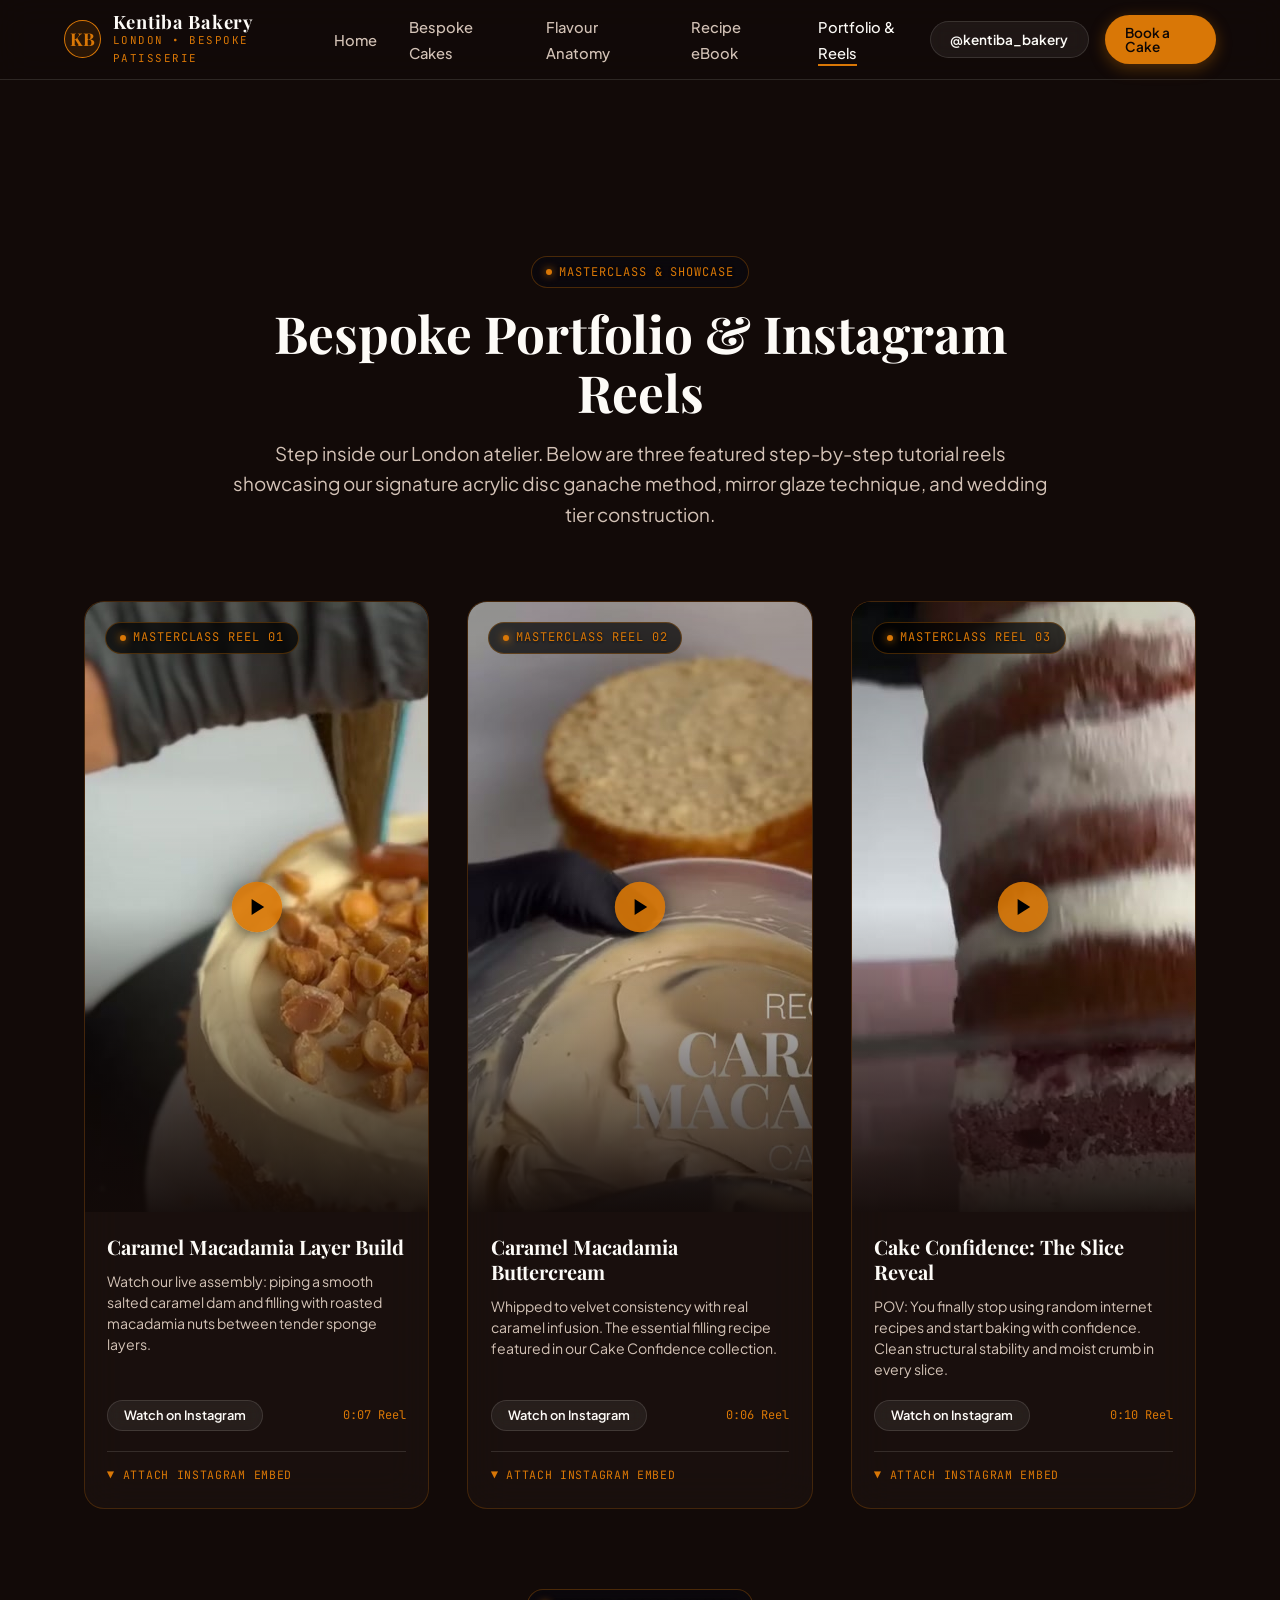
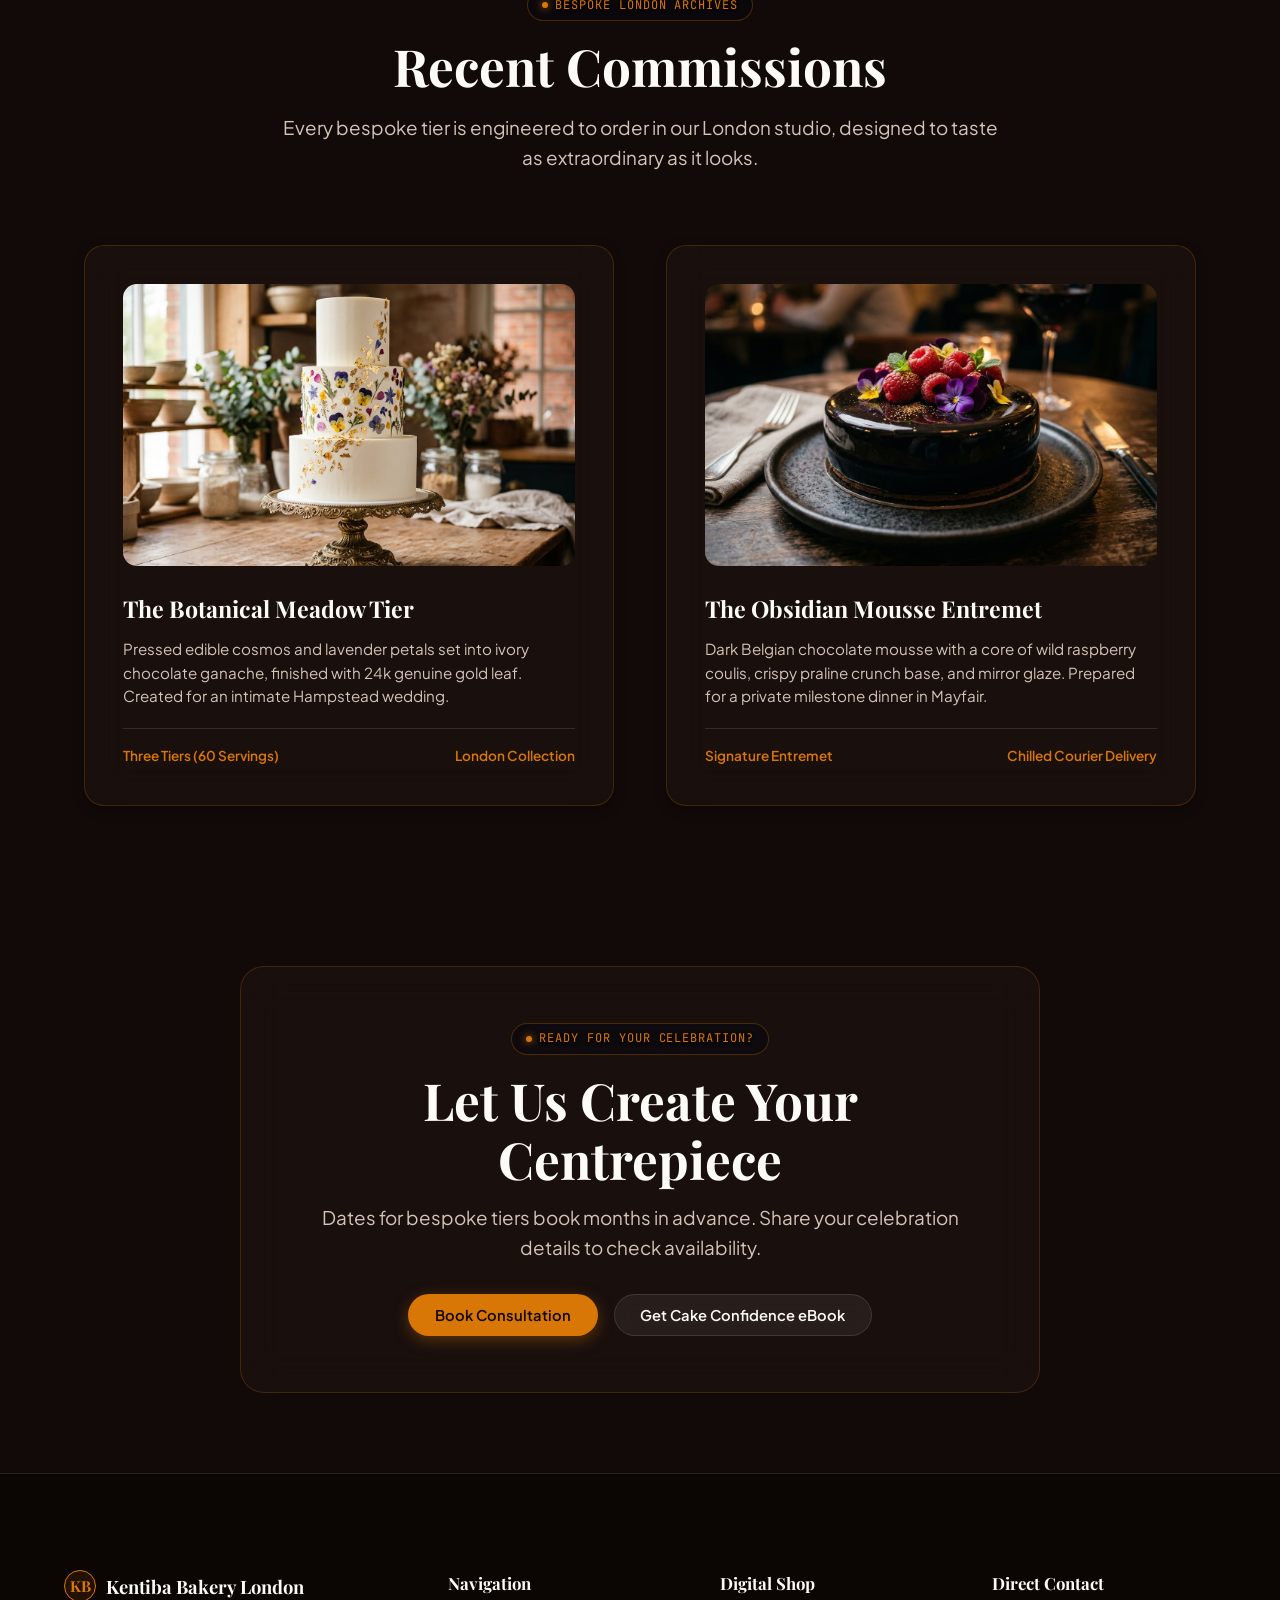
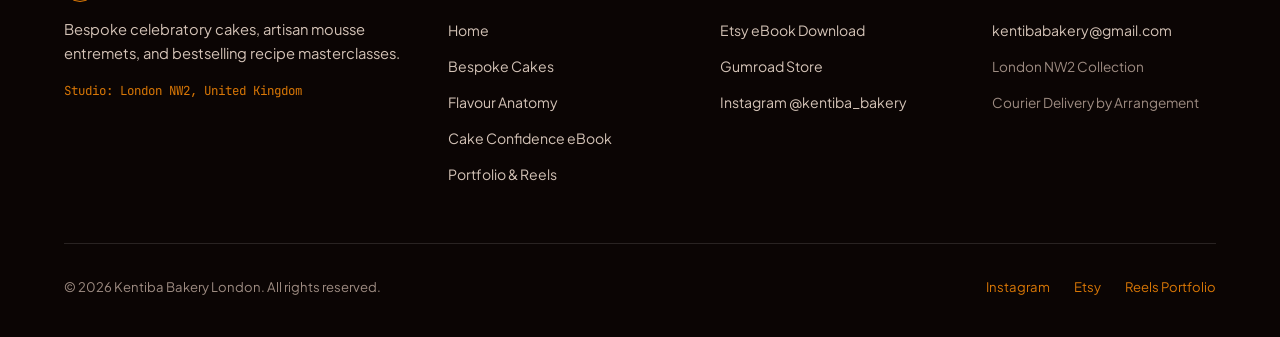
==== portfolio.html @ 06e622df "first commit" ====
<!DOCTYPE html>
<html lang="en">
<head>
  <meta charset="UTF-8">
  <meta name="viewport" content="width=device-width, initial-scale=1.0">
  <title>Bespoke Portfolio & Instagram Reels | Kentiba Bakery London</title>
  <meta name="description" content="Watch step-by-step masterclass reels, cake decorating techniques, and explore couture celebration cakes handcrafted by Kentiba Bakery London.">
  <meta name="theme-color" content="#120A08">

  <!-- Open Graph -->
  <meta property="og:title" content="Bespoke Portfolio & Reels | Kentiba Bakery London">
  <meta property="og:description" content="Explore custom wedding tiers, French mousse entremets, and three featured masterclass reels.">
  <!-- DEPLOY STEP: update og:image and og:url with live production URL -->
  <meta property="og:image" content="assets/hero-poster.jpg">
  <meta property="og:url" content="https://kentibabakery.com/portfolio.html">
  <meta property="og:type" content="website">

  <!-- Google Fonts -->
  <link rel="preconnect" href="https://fonts.googleapis.com">
  <link rel="preconnect" href="https://fonts.gstatic.com" crossorigin>
  <link href="https://fonts.googleapis.com/css2?family=JetBrains+Mono:wght@400;500&family=Playfair+Display:ital,wght@0,500;0,600;0,700;1,600&family=Plus+Jakarta+Sans:wght@400;500;600;700&display=swap" rel="stylesheet">

  <!-- Favicon -->
  <link rel="icon" type="image/svg+xml" href="data:image/svg+xml,%3Csvg xmlns='http://www.w3.org/2000/svg' viewBox='0 0 32 32'%3E%3Ccircle cx='16' cy='16' r='15' fill='%231D1310' stroke='%23D97706' stroke-width='2'/%3E%3Ctext x='16' y='21' font-family='serif' font-size='15' font-weight='bold' fill='%23D97706' text-anchor='middle'%3EKB%3C/text%3E%3C/svg%3E">

  <!-- Stylesheet -->
  <link rel="stylesheet" href="css/style.css">
</head>
<body>

  <!-- A11y Skip Link -->
  <a href="#portfolio-main" class="skip-link">Skip to portfolio content</a>

  <!-- Ambient Environment Glow -->
  <div class="ambient-layer" aria-hidden="true"></div>

  <!-- Global Header Navigation -->
  <header class="site-nav">
    <a href="index.html" class="nav-brand" aria-label="Kentiba Bakery London Homepage">
      <div class="brand-monogram">KB</div>
      <div class="brand-text">
        <span class="brand-name">Kentiba Bakery</span>
        <span class="brand-location">London • Bespoke Patisserie</span>
      </div>
    </a>

    <nav aria-label="Primary Navigation">
      <ul class="nav-links">
        <li><a href="index.html">Home</a></li>
        <li><a href="index.html#bespoke-cakes">Bespoke Cakes</a></li>
        <li><a href="index.html#flavour-explorer">Flavour Anatomy</a></li>
        <li><a href="index.html#recipe-ebook">Recipe eBook</a></li>
        <li><a href="portfolio.html" class="active">Portfolio & Reels</a></li>
      </ul>
    </nav>

    <div class="nav-actions">
      <a href="https://www.instagram.com/kentiba_bakery/" target="_blank" rel="noopener noreferrer" class="btn btn-secondary" style="padding: 0.65rem 1.2rem; font-size: 0.85rem;">@kentiba_bakery</a>
      <a href="index.html#order-consultation" class="btn btn-primary" style="padding: 0.65rem 1.2rem; font-size: 0.85rem;">Book a Cake</a>
    </div>
  </header>

  <!-- PORTFOLIO HERO INTRO -->
  <main id="portfolio-main" tabindex="-1" style="padding-top: calc(var(--header-height) + 3rem);">
    
    <section class="content-section" style="padding-bottom: 2rem;">
      <div class="section-header" style="max-width: 840px;">
        <div class="chip"><span class="chip-dot"></span> Masterclass & Showcase</div>
        <h1 class="section-title">Bespoke Portfolio & Instagram Reels</h1>
        <p class="section-lede">Step inside our London atelier. Below are three featured step-by-step tutorial reels showcasing our signature acrylic disc ganache method, mirror glaze technique, and wedding tier construction.</p>
      </div>

      <!-- THREE INTERACTIVE VERTICAL REEL CARDS (9:16) -->
      <div class="reels-grid-3">

        <!-- REEL CARD 1 -->
        <article class="reel-card" data-instagram-url="https://www.instagram.com/kentiba_bakery/">
          <div class="reel-player-container">
            <video class="reel-video" poster="assets/reel-poster-1.jpg" preload="metadata" playsinline loop muted>
              <source src="assets/instagram-reel-1.mp4" type="video/mp4">
            </video>
            <div class="reel-overlay">
              <div class="reel-badge chip" style="background: rgba(0,0,0,0.7);"><span class="chip-dot"></span> Masterclass Reel 01</div>
              <button class="reel-play-btn" type="button" aria-label="Play Reel 1">
                <svg width="24" height="24" viewBox="0 0 24 24" fill="currentColor"><polygon points="6 3 20 12 6 21 6 3"></polygon></svg>
              </button>
            </div>
          </div>

          <div class="reel-details">
            <h2 class="reel-title">Caramel Macadamia Layer Build</h2>
            <p class="reel-desc">Watch our live assembly: piping a smooth salted caramel dam and filling with roasted macadamia nuts between tender sponge layers.</p>
            
            <div style="display: flex; justify-content: space-between; align-items: center; margin-top: auto; padding-top: 0.5rem;">
              <a href="https://www.instagram.com/kentiba_bakery/" target="_blank" rel="noopener noreferrer" class="btn btn-secondary" style="padding: 0.5rem 1rem; font-size: 0.8rem;">Watch on Instagram</a>
              <span style="font-family: var(--font-mono); font-size: 0.75rem; color: var(--accent);">0:07 Reel</span>
            </div>

            <!-- Expandable Embed Slot -->
            <div class="reel-embed-slot">
              <button class="embed-toggle-btn" type="button" aria-expanded="false">
                ▼ Attach Instagram Embed
              </button>
              <div class="embed-code-panel">
                <p style="color: var(--text-muted); margin-bottom: 0.5rem;">Paste Instagram Reel embed code or iframe below:</p>
                <textarea class="embed-input form-textarea" style="min-height: 70px; font-size: 0.75rem; font-family: monospace;" placeholder="<blockquote class='instagram-media' ...></blockquote>"></textarea>
                <button class="btn btn-primary btn-apply-embed" type="button" style="margin-top: 0.5rem; padding: 0.4rem 0.9rem; font-size: 0.75rem;">Apply Embed</button>
              </div>
            </div>
          </div>
        </article>

        <!-- REEL CARD 2 -->
        <article class="reel-card" data-instagram-url="https://www.instagram.com/kentiba_bakery/">
          <div class="reel-player-container">
            <video class="reel-video" poster="assets/reel-poster-2.jpg" preload="metadata" playsinline loop muted>
              <source src="assets/instagram-reel-2.mp4" type="video/mp4">
            </video>
            <div class="reel-overlay">
              <div class="reel-badge chip" style="background: rgba(0,0,0,0.7);"><span class="chip-dot"></span> Masterclass Reel 02</div>
              <button class="reel-play-btn" type="button" aria-label="Play Reel 2">
                <svg width="24" height="24" viewBox="0 0 24 24" fill="currentColor"><polygon points="6 3 20 12 6 21 6 3"></polygon></svg>
              </button>
            </div>
          </div>

          <div class="reel-details">
            <h2 class="reel-title">Caramel Macadamia Buttercream</h2>
            <p class="reel-desc">Whipped to velvet consistency with real caramel infusion. The essential filling recipe featured in our Cake Confidence collection.</p>
            
            <div style="display: flex; justify-content: space-between; align-items: center; margin-top: auto; padding-top: 0.5rem;">
              <a href="https://www.instagram.com/kentiba_bakery/" target="_blank" rel="noopener noreferrer" class="btn btn-secondary" style="padding: 0.5rem 1rem; font-size: 0.8rem;">Watch on Instagram</a>
              <span style="font-family: var(--font-mono); font-size: 0.75rem; color: var(--accent);">0:06 Reel</span>
            </div>

            <!-- Expandable Embed Slot -->
            <div class="reel-embed-slot">
              <button class="embed-toggle-btn" type="button" aria-expanded="false">
                ▼ Attach Instagram Embed
              </button>
              <div class="embed-code-panel">
                <p style="color: var(--text-muted); margin-bottom: 0.5rem;">Paste Instagram Reel embed code or iframe below:</p>
                <textarea class="embed-input form-textarea" style="min-height: 70px; font-size: 0.75rem; font-family: monospace;" placeholder="<blockquote class='instagram-media' ...></blockquote>"></textarea>
                <button class="btn btn-primary btn-apply-embed" type="button" style="margin-top: 0.5rem; padding: 0.4rem 0.9rem; font-size: 0.75rem;">Apply Embed</button>
              </div>
            </div>
          </div>
        </article>

        <!-- REEL CARD 3 -->
        <article class="reel-card" data-instagram-url="https://www.instagram.com/kentiba_bakery/">
          <div class="reel-player-container">
            <video class="reel-video" poster="assets/reel-poster-3.jpg" preload="metadata" playsinline loop muted>
              <source src="assets/instagram-reel-3.mp4" type="video/mp4">
            </video>
            <div class="reel-overlay">
              <div class="reel-badge chip" style="background: rgba(0,0,0,0.7);"><span class="chip-dot"></span> Masterclass Reel 03</div>
              <button class="reel-play-btn" type="button" aria-label="Play Reel 3">
                <svg width="24" height="24" viewBox="0 0 24 24" fill="currentColor"><polygon points="6 3 20 12 6 21 6 3"></polygon></svg>
              </button>
            </div>
          </div>

          <div class="reel-details">
            <h2 class="reel-title">Cake Confidence: The Slice Reveal</h2>
            <p class="reel-desc">POV: You finally stop using random internet recipes and start baking with confidence. Clean structural stability and moist crumb in every slice.</p>
            
            <div style="display: flex; justify-content: space-between; align-items: center; margin-top: auto; padding-top: 0.5rem;">
              <a href="https://www.instagram.com/kentiba_bakery/" target="_blank" rel="noopener noreferrer" class="btn btn-secondary" style="padding: 0.5rem 1rem; font-size: 0.8rem;">Watch on Instagram</a>
              <span style="font-family: var(--font-mono); font-size: 0.75rem; color: var(--accent);">0:10 Reel</span>
            </div>

            <!-- Expandable Embed Slot -->
            <div class="reel-embed-slot">
              <button class="embed-toggle-btn" type="button" aria-expanded="false">
                ▼ Attach Instagram Embed
              </button>
              <div class="embed-code-panel">
                <p style="color: var(--text-muted); margin-bottom: 0.5rem;">Paste Instagram Reel embed code or iframe below:</p>
                <textarea class="embed-input form-textarea" style="min-height: 70px; font-size: 0.75rem; font-family: monospace;" placeholder="<blockquote class='instagram-media' ...></blockquote>"></textarea>
                <button class="btn btn-primary btn-apply-embed" type="button" style="margin-top: 0.5rem; padding: 0.4rem 0.9rem; font-size: 0.75rem;">Apply Embed</button>
              </div>
            </div>
          </div>
        </article>

      </div>
    </section>

    <!-- CURATED GALLERY SECTION -->
    <section class="content-section" style="padding-top: 3rem;">
      <div class="section-header">
        <div class="chip"><span class="chip-dot"></span> Bespoke London Archives</div>
        <h2 class="section-title">Recent Commissions</h2>
        <p class="section-lede">Every bespoke tier is engineered to order in our London studio, designed to taste as extraordinary as it looks.</p>
      </div>

      <div class="grid-2">
        <div class="glass-card">
          <div class="card-image-wrap" style="aspect-ratio: 16 / 10;">
            <img src="assets/cake-bespoke.jpg" alt="Botanical wedding cake with gold leaf" loading="lazy" width="800" height="500">
          </div>
          <h3 class="card-title">The Botanical Meadow Tier</h3>
          <p class="card-text">Pressed edible cosmos and lavender petals set into ivory chocolate ganache, finished with 24k genuine gold leaf. Created for an intimate Hampstead wedding.</p>
          <div class="card-meta">
            <span>Three Tiers (60 Servings)</span>
            <span>London Collection</span>
          </div>
        </div>

        <div class="glass-card">
          <div class="card-image-wrap" style="aspect-ratio: 16 / 10;">
            <img src="assets/cake-mousse.jpg" alt="Mirror glaze chocolate entremet" loading="lazy" width="800" height="500">
          </div>
          <h3 class="card-title">The Obsidian Mousse Entremet</h3>
          <p class="card-text">Dark Belgian chocolate mousse with a core of wild raspberry coulis, crispy praline crunch base, and mirror glaze. Prepared for a private milestone dinner in Mayfair.</p>
          <div class="card-meta">
            <span>Signature Entremet</span>
            <span>Chilled Courier Delivery</span>
          </div>
        </div>
      </div>
    </section>

    <!-- CALL TO ACTION BANNER -->
    <section class="content-section" style="padding-top: 2rem; padding-bottom: 5rem;">
      <div class="order-box" style="text-align: center; max-width: 800px; margin: 0 auto;">
        <div class="chip"><span class="chip-dot"></span> Ready For Your Celebration?</div>
        <h2 class="section-title" style="margin-top: 1rem;">Let Us Create Your Centrepiece</h2>
        <p class="section-lede" style="margin-top: 0.8rem; max-width: 58ch; margin-left: auto; margin-right: auto;">Dates for bespoke tiers book months in advance. Share your celebration details to check availability.</p>
        <div style="display: flex; justify-content: center; gap: 1rem; margin-top: 2rem; flex-wrap: wrap;">
          <a href="index.html#order-consultation" class="btn btn-primary">Book Consultation</a>
          <a href="https://kentibabakery.etsy.com" target="_blank" rel="noopener noreferrer" class="btn btn-secondary">Get Cake Confidence eBook</a>
        </div>
      </div>
    </section>

  </main>

  <!-- FOOTER -->
  <footer class="site-footer">
    <div class="footer-inner">
      <div class="footer-brand">
        <div style="display: flex; align-items: center; gap: 0.6rem;">
          <div class="brand-monogram" style="width: 32px; height: 32px; font-size: 0.95rem;">KB</div>
          <span style="font-family: var(--font-display); font-size: 1.15rem; font-weight: 700;">Kentiba Bakery London</span>
        </div>
        <p class="footer-tagline">Bespoke celebratory cakes, artisan mousse entremets, and bestselling recipe masterclasses.</p>
        <div style="font-family: var(--font-mono); font-size: 0.78rem; color: var(--accent);">Studio: London NW2, United Kingdom</div>
      </div>

      <div class="footer-col">
        <h4>Navigation</h4>
        <ul>
          <li><a href="index.html">Home</a></li>
          <li><a href="index.html#bespoke-cakes">Bespoke Cakes</a></li>
          <li><a href="index.html#flavour-explorer">Flavour Anatomy</a></li>
          <li><a href="index.html#recipe-ebook">Cake Confidence eBook</a></li>
          <li><a href="portfolio.html">Portfolio & Reels</a></li>
        </ul>
      </div>

      <div class="footer-col">
        <h4>Digital Shop</h4>
        <ul>
          <li><a href="https://kentibabakery.etsy.com" target="_blank" rel="noopener noreferrer">Etsy eBook Download</a></li>
          <li><a href="https://kentibabakery.gumroad.com" target="_blank" rel="noopener noreferrer">Gumroad Store</a></li>
          <li><a href="https://www.instagram.com/kentiba_bakery/" target="_blank" rel="noopener noreferrer">Instagram @kentiba_bakery</a></li>
        </ul>
      </div>

      <div class="footer-col">
        <h4>Direct Contact</h4>
        <ul>
          <li><a href="mailto:kentibabakery@gmail.com">kentibabakery@gmail.com</a></li>
          <li><span style="font-size: 0.85rem; color: var(--text-muted);">London NW2 Collection</span></li>
          <li><span style="font-size: 0.85rem; color: var(--text-muted);">Courier Delivery by Arrangement</span></li>
        </ul>
      </div>
    </div>

    <div class="footer-bottom">
      <div>&copy; 2026 Kentiba Bakery London. All rights reserved.</div>
      <div style="display: flex; gap: 1.5rem;">
        <a href="https://www.instagram.com/kentiba_bakery/" target="_blank" rel="noopener noreferrer" style="color: var(--accent); text-decoration: none;">Instagram</a>
        <a href="https://kentibabakery.etsy.com" target="_blank" rel="noopener noreferrer" style="color: var(--accent); text-decoration: none;">Etsy</a>
        <a href="portfolio.html" style="color: var(--accent); text-decoration: none;">Reels Portfolio</a>
      </div>
    </div>
  </footer>

  <!-- Scripts -->
  <script src="js/portfolio.js"></script>
</body>
</html>
---- css/style.css ----
/* ==========================================================================
   KENTIBA BAKERY LONDON - DESIGN SYSTEM & MOTION ENGINE
   Built with 10K Websites Engineering Standard + UI/UX Pro Max Intelligence
   ========================================================================== */

/* 1. Design Tokens */
:root {
  /* Palette: Haute Pâtisserie Luxury */
  --canvas: #120A08;
  --canvas-rgb: 18, 10, 8;
  --panel: #1D1310;
  --panel-glass: rgba(29, 19, 16, 0.72);
  --panel-border: rgba(217, 119, 6, 0.22);
  --panel-hover: rgba(42, 27, 23, 0.85);

  --accent: #D97706;
  --accent-rgb: 217, 119, 6;
  --accent-hover: #F59E0B;
  --accent-muted: rgba(217, 119, 6, 0.18);
  --accent-glow: rgba(217, 119, 6, 0.35);

  --text-primary: #FDFBF7;
  --text-secondary: #D4C3B7;
  --text-muted: #9E8C82;

  --border: rgba(217, 119, 6, 0.22);
  --border-light: rgba(253, 251, 247, 0.12);

  /* Typography Trio */
  --font-display: 'Playfair Display', Georgia, serif;
  --font-body: 'Plus Jakarta Sans', system-ui, -apple-system, sans-serif;
  --font-mono: 'JetBrains Mono', ui-monospace, monospace;

  /* Text Shadow Token for Live Footage */
  --tshadow: 0 1px 2px rgba(5, 5, 10, 0.95), 0 3px 12px rgba(5, 5, 10, 0.78), 0 10px 44px rgba(5, 5, 10, 0.8);

  /* Easing Curves */
  --ease-out: cubic-bezier(0.16, 1, 0.3, 1);
  --ease-in-out: cubic-bezier(0.65, 0, 0.35, 1);
  --ease-spring: cubic-bezier(0.34, 1.56, 0.64, 1);

  /* Elevation */
  --shadow-sm: 0 4px 12px rgba(0, 0, 0, 0.35);
  --shadow-md: 0 12px 32px rgba(0, 0, 0, 0.45);
  --shadow-lg: 0 24px 64px rgba(0, 0, 0, 0.6);
  --shadow-gold: 0 12px 36px rgba(217, 119, 6, 0.25);

  /* Sizing & Layout */
  --container-max: 1240px;
  --header-height: 80px;
}

/* 2. Reset & Baseline */
*,
*::before,
*::after {
  box-sizing: border-box;
  margin: 0;
  padding: 0;
}

html {
  overflow-x: hidden;
  overflow-x: clip;
  scroll-behavior: smooth;
  background-color: var(--canvas);
  color: var(--text-primary);
  font-family: var(--font-body);
  -webkit-font-smoothing: antialiased;
  -moz-osx-font-smoothing: grayscale;
}

body {
  overflow-x: hidden;
  overflow-x: clip;
  min-height: 100vh;
  background-color: var(--canvas);
  color: var(--text-primary);
  line-height: 1.6;
  position: relative;
}

/* Tab Pause Guard */
body.paused *,
body.paused *::before,
body.paused *::after {
  animation-play-state: paused !important;
}

/* Skip Link for A11y */
.skip-link {
  position: fixed;
  top: 1rem;
  left: 1rem;
  z-index: 9999;
  padding: 0.75rem 1.25rem;
  background: var(--accent);
  color: #000;
  font-weight: 700;
  border-radius: 6px;
  transform: translateY(-200%);
  transition: transform 0.2s var(--ease-out);
  text-decoration: none;
}

.skip-link:focus {
  transform: translateY(0);
  outline: 2px solid #fff;
}

/* 3. Ambient Environment Layer */
.ambient-layer {
  position: fixed;
  inset: 0;
  pointer-events: none;
  z-index: 1;
  background: radial-gradient(circle at 50% 20%, rgba(217, 119, 6, 0.08) 0%, transparent 60%),
    radial-gradient(circle at 80% 80%, rgba(180, 83, 9, 0.05) 0%, transparent 50%);
  opacity: 0.8;
  animation: ambientDrift 60s ease-in-out infinite alternate;
}

@keyframes ambientDrift {
  0% {
    transform: scale(1) translate(0, 0);
  }

  50% {
    transform: scale(1.05) translate(-1%, 2%);
  }

  100% {
    transform: scale(1) translate(1%, -1%);
  }
}

/* 4. Global Navigation */
.site-nav {
  position: fixed;
  top: 0;
  left: 0;
  right: 0;
  height: var(--header-height);
  z-index: 100;
  display: flex;
  align-items: center;
  justify-content: space-between;
  padding: 0 clamp(1.5rem, 5vw, 4rem);
  background: rgba(18, 10, 8, 0.75);
  backdrop-filter: blur(16px);
  -webkit-backdrop-filter: blur(16px);
  border-bottom: 1px solid var(--border-light);
  transition: background 0.3s ease, border-color 0.3s ease;
}

.nav-brand {
  display: flex;
  align-items: center;
  gap: 0.75rem;
  text-decoration: none;
  color: var(--text-primary);
}

.brand-monogram {
  width: 38px;
  height: 38px;
  border-radius: 50%;
  border: 1px solid var(--accent);
  background: rgba(217, 119, 6, 0.12);
  display: flex;
  align-items: center;
  justify-content: center;
  font-family: var(--font-display);
  font-size: 1.1rem;
  color: var(--accent);
  font-weight: 700;
  transition: transform 0.3s var(--ease-spring), box-shadow 0.3s ease;
}

.nav-brand:hover .brand-monogram {
  transform: rotate(6deg) scale(1.08);
  box-shadow: var(--shadow-gold);
}

.brand-text {
  display: flex;
  flex-direction: column;
}

.brand-name {
  font-family: var(--font-display);
  font-size: 1.15rem;
  font-weight: 700;
  letter-spacing: 0.04em;
  color: var(--text-primary);
  line-height: 1.1;
}

.brand-location {
  font-family: var(--font-mono);
  font-size: 0.68rem;
  text-transform: uppercase;
  letter-spacing: 0.14em;
  color: var(--accent);
}

.nav-links {
  display: flex;
  align-items: center;
  gap: 2rem;
  list-style: none;
}

.nav-links a {
  text-decoration: none;
  color: var(--text-secondary);
  font-size: 0.92rem;
  font-weight: 500;
  transition: color 0.2s ease;
  position: relative;
  padding: 0.25rem 0;
}

.nav-links a::after {
  content: '';
  position: absolute;
  bottom: 0;
  left: 0;
  width: 0;
  height: 1.5px;
  background: var(--accent);
  transition: width 0.25s var(--ease-out);
}

.nav-links a:hover,
.nav-links a.active {
  color: var(--text-primary);
}

.nav-links a:hover::after,
.nav-links a.active::after {
  width: 100%;
}

.nav-actions {
  display: flex;
  align-items: center;
  gap: 1rem;
}

/* 5. Reusable UI Components & Buttons */
.btn {
  display: inline-flex;
  align-items: center;
  justify-content: center;
  gap: 0.6rem;
  padding: 0.8rem 1.6rem;
  border-radius: 9999px;
  font-size: 0.92rem;
  font-weight: 600;
  text-decoration: none;
  cursor: pointer;
  border: 1px solid transparent;
  transition: all 0.25s var(--ease-out);
  text-shadow: none !important;
  line-height: 1;
  position: relative;
}

.btn-primary {
  background: var(--accent);
  color: #0E0705;
  box-shadow: 0 4px 16px rgba(217, 119, 6, 0.35);
}

.btn-primary:hover {
  background: var(--accent-hover);
  transform: translateY(-2px);
  box-shadow: 0 6px 24px rgba(217, 119, 6, 0.45);
}

.btn-secondary {
  background: rgba(253, 251, 247, 0.06);
  color: var(--text-primary);
  border-color: var(--border-light);
  backdrop-filter: blur(8px);
}

.btn-secondary:hover {
  background: rgba(253, 251, 247, 0.12);
  border-color: var(--accent);
  color: #fff;
  transform: translateY(-2px);
}

.btn:focus-visible {
  outline: 2px solid var(--accent);
  outline-offset: 3px;
}

.chip {
  display: inline-flex;
  align-items: center;
  gap: 0.45rem;
  padding: 0.35rem 0.85rem;
  background: rgba(8, 8, 15, 0.6);
  border: 1px solid rgba(217, 119, 6, 0.3);
  border-radius: 999px;
  backdrop-filter: blur(12px);
  font-family: var(--font-mono);
  font-size: 0.75rem;
  letter-spacing: 0.08em;
  text-transform: uppercase;
  color: var(--accent);
  text-shadow: 0 1px 3px rgba(0, 0, 0, 0.85);
}

.chip-dot {
  width: 6px;
  height: 6px;
  border-radius: 50%;
  background: var(--accent);
  box-shadow: 0 0 8px var(--accent);
}

/* ==========================================================================
   6. 10K SCRUB HERO PIPELINE
   ========================================================================== */
.hero-scroll-container {
  position: relative;
  height: 400vh;
  /* Paced in scroll distance */
  z-index: 10;
}

.hero-sticky-stage {
  position: sticky;
  top: 0;
  left: 0;
  width: 100vw;
  height: 100vh;
  overflow: hidden;
  display: flex;
  align-items: center;
  justify-content: center;
}

/* Decorative Video Layer - Out of A11y Tree */
.hero-media-layer {
  position: absolute;
  inset: 0;
  width: 100%;
  height: 100%;
  pointer-events: none;
}

.poster-fallback {
  position: absolute;
  inset: 0;
  background-size: cover;
  background-position: center;
  background-repeat: no-repeat;
  transition: opacity 0.6s var(--ease-out);
}

#hero-video {
  position: absolute;
  inset: 0;
  width: 100%;
  height: 100%;
  object-fit: cover;
  opacity: 0;
  transform: translateZ(0);
  will-change: transform;
  transition: opacity 0.8s var(--ease-out);
}

.hero-sticky-stage.video-ready #hero-video {
  opacity: 1;
}

.hero-sticky-stage.video-failed #hero-video {
  display: none;
}

/* 4-Layer Legibility Scrim System */
.scrim-global {
  position: absolute;
  inset: 0;
  pointer-events: none;
  background: radial-gradient(ellipse 120% 90% at 50% 45%, rgba(18, 10, 8, 0) 35%, rgba(18, 10, 8, 0.68) 100%);
  z-index: 2;
}

/* Streaming Progress Ring */
.stream-ring-box {
  position: absolute;
  bottom: 2.5rem;
  right: 2.5rem;
  z-index: 20;
  display: flex;
  align-items: center;
  gap: 0.75rem;
  padding: 0.5rem 0.9rem;
  background: rgba(18, 10, 8, 0.7);
  border: 1px solid var(--border);
  border-radius: 999px;
  backdrop-filter: blur(12px);
  pointer-events: none;
  transition: opacity 0.4s ease;
}

.stream-ring-box.loaded {
  opacity: 0;
  pointer-events: none;
}

.ring-svg {
  width: 24px;
  height: 24px;
  transform: rotate(-90deg);
}

.ring-svg circle {
  transition: stroke-dashoffset 0.15s ease;
}

.ring-label {
  font-family: var(--font-mono);
  font-size: 0.72rem;
  color: var(--text-secondary);
  letter-spacing: 0.05em;
}

/* Scroll Cue Chevron */
.scroll-cue {
  position: absolute;
  bottom: 2.5rem;
  left: 50%;
  transform: translateX(-50%);
  z-index: 20;
  display: flex;
  flex-direction: column;
  align-items: center;
  gap: 0.4rem;
  color: var(--text-secondary);
  font-family: var(--font-mono);
  font-size: 0.75rem;
  letter-spacing: 0.12em;
  text-transform: uppercase;
  pointer-events: none;
  animation: bounceSlow 2.5s ease-in-out infinite;
}

@keyframes bounceSlow {

  0%,
  100% {
    transform: translateX(-50%) translateY(0);
  }

  50% {
    transform: translateX(-50%) translateY(8px);
  }
}

/* Caption Bands Stage */
.hero-captions-stage {
  position: absolute;
  inset: 0;
  z-index: 10;
  pointer-events: none;
  max-width: var(--container-max);
  margin: 0 auto;
  padding: 0 2rem;
  display: flex;
  align-items: center;
  justify-content: center;
}

/* Individual Caption Band */
.band {
  position: absolute;
  width: 100%;
  max-width: 680px;
  opacity: 0;
  pointer-events: none;
  text-shadow: var(--tshadow);
  transition: opacity 0.2s linear;
}

.band.active {
  pointer-events: auto;
}

/* Per-Band Scrim Layer */
.band::before {
  content: "";
  position: absolute;
  inset: -20%;
  pointer-events: none;
  z-index: -1;
  opacity: calc(0.3 + 0.7 * var(--k, 1));
  background: radial-gradient(ellipse 76% 64% at 50% 50%, rgba(18, 10, 8, 0.78) 0%, rgba(18, 10, 8, 0.45) 48%, rgba(18, 10, 8, 0) 78%);
}

.band-content {
  display: flex;
  flex-direction: column;
  gap: 1.25rem;
}

.band-left {
  left: 4rem;
  text-align: left;
}

.band-right {
  right: 4rem;
  text-align: right;
  align-items: flex-end;
}

.band-center {
  text-align: center;
  align-items: center;
}

.band-title {
  font-family: var(--font-display);
  font-size: clamp(2.4rem, 5vw, 4.2rem);
  font-weight: 700;
  line-height: 1.1;
  color: #FFFFFF;
}

.band-subtitle {
  font-size: clamp(1.05rem, 2vw, 1.35rem);
  color: var(--text-secondary);
  max-width: 54ch;
  line-height: 1.5;
}

.band-cta-row {
  display: flex;
  gap: 1rem;
  margin-top: 0.5rem;
}

/* Word & Character Assembly choreographies */
.w {
  display: inline-block;
  white-space: nowrap;
  transform: translateY(calc((1 - var(--kc, 1)) * 24px));
  opacity: var(--kc, 1);
}

/* ==========================================================================
   7. THE FIVE STATIC-HERO GATES (Identical in CSS & JS)
   ========================================================================== */
@media (max-width: 720px),
(orientation: portrait) and (max-width: 1024px),
(orientation: portrait) and (pointer: coarse),
(orientation: landscape) and (pointer: coarse) and (max-height: 560px),
(prefers-reduced-motion: reduce) {

  .hero-scroll-container {
    height: auto !important;
  }

  .hero-sticky-stage {
    position: relative !important;
    height: 90vh !important;
    min-height: 580px;
  }

  #hero-video {
    display: none !important;
  }

  .poster-fallback {
    opacity: 1 !important;
  }

  .stream-ring-box,
  .scroll-cue {
    display: none !important;
  }

  /* Show composed static hero (Band 4) */
  .band {
    display: none !important;
  }

  .band.static-default {
    display: block !important;
    position: relative !important;
    inset: auto !important;
    opacity: 1 !important;
    pointer-events: auto !important;
    max-width: 90% !important;
    margin: 0 auto;
    text-align: center !important;
    align-items: center !important;
  }

  .band.static-default::before {
    opacity: 0.8 !important;
  }
}

/* ==========================================================================
   8. MAIN CONTENT SECTIONS (Below the Fold)
   ========================================================================== */
main {
  position: relative;
  z-index: 20;
  background-color: var(--canvas);
}

.content-section {
  padding: clamp(5rem, 10vw, 8rem) clamp(1.5rem, 5vw, 4rem);
  max-width: var(--container-max);
  margin: 0 auto;
}

.section-header {
  text-align: center;
  max-width: 720px;
  margin: 0 auto clamp(3rem, 6vw, 4.5rem);
  display: flex;
  flex-direction: column;
  align-items: center;
  gap: 1rem;
}

.section-title {
  font-family: var(--font-display);
  font-size: clamp(2rem, 4vw, 3.2rem);
  font-weight: 700;
  line-height: 1.15;
  color: var(--text-primary);
}

.section-lede {
  font-size: clamp(1rem, 1.5vw, 1.18rem);
  color: var(--text-secondary);
  line-height: 1.6;
}

/* Grid Systems */
.grid-2 {
  display: grid;
  grid-template-columns: repeat(2, 1fr);
  gap: clamp(2rem, 4vw, 3.5rem);
  align-items: center;
}

.grid-3 {
  display: grid;
  grid-template-columns: repeat(3, 1fr);
  gap: 2rem;
}

/* Liquid Glass Cards */
.glass-card {
  background: var(--panel-glass);
  border: 1px solid var(--panel-border);
  border-radius: 20px;
  padding: clamp(1.75rem, 3vw, 2.5rem);
  backdrop-filter: blur(20px);
  -webkit-backdrop-filter: blur(20px);
  box-shadow: var(--shadow-sm);
  transition: transform 0.3s var(--ease-out), border-color 0.3s ease, box-shadow 0.3s ease;
  position: relative;
  overflow: hidden;
}

.glass-card:hover {
  transform: translateY(-4px);
  border-color: var(--accent);
  box-shadow: var(--shadow-gold);
}

.card-image-wrap {
  width: 100%;
  border-radius: 14px;
  overflow: hidden;
  margin-bottom: 1.5rem;
  aspect-ratio: 4 / 3;
  position: relative;
  background: #180D0A;
}

.card-image-wrap img {
  width: 100%;
  height: 100%;
  object-fit: cover;
  transition: transform 0.6s var(--ease-out);
}

.glass-card:hover .card-image-wrap img {
  transform: scale(1.05);
}

.card-title {
  font-family: var(--font-display);
  font-size: 1.45rem;
  font-weight: 700;
  margin-bottom: 0.6rem;
  color: var(--text-primary);
}

.card-text {
  font-size: 0.95rem;
  color: var(--text-secondary);
  margin-bottom: 1.25rem;
  line-height: 1.55;
}

.card-meta {
  display: flex;
  align-items: center;
  justify-content: space-between;
  padding-top: 1rem;
  border-top: 1px solid var(--border-light);
  font-size: 0.85rem;
  color: var(--accent);
  font-weight: 600;
}

/* ==========================================================================
   9. INTERACTIVE SIGNATURE MOMENT:
   "The Layer & Flavour Anatomy Explorer"
   ========================================================================== */
.interactive-anatomy-box {
  background: linear-gradient(145deg, rgba(29, 19, 16, 0.92), rgba(18, 10, 8, 0.96));
  border: 1px solid var(--accent);
  border-radius: 28px;
  padding: clamp(2rem, 5vw, 4rem);
  box-shadow: var(--shadow-lg), 0 0 40px rgba(217, 119, 6, 0.15);
  margin: 3rem 0;
  display: grid;
  grid-template-columns: 1fr 1fr;
  gap: 3rem;
  align-items: center;
}

.anatomy-info {
  display: flex;
  flex-direction: column;
  gap: 1.5rem;
}

.press-hold-btn {
  user-select: none;
  -webkit-user-select: none;
  touch-action: none;
  position: relative;
  overflow: hidden;
  padding: 1.1rem 2.2rem;
  background: rgba(217, 119, 6, 0.12);
  border: 1px solid var(--accent);
  border-radius: 9999px;
  color: var(--text-primary);
  font-weight: 600;
  display: inline-flex;
  align-items: center;
  justify-content: center;
  gap: 0.75rem;
  cursor: pointer;
  transition: transform 0.15s ease;
}

.press-hold-btn:active {
  transform: scale(0.97);
}

.hold-progress-bar {
  position: absolute;
  top: 0;
  left: 0;
  height: 100%;
  width: var(--hold-progress, 0%);
  background: linear-gradient(90deg, var(--accent), var(--accent-hover));
  z-index: 1;
  opacity: 0.85;
  transition: width 0.05s linear;
  pointer-events: none;
}

.press-hold-label {
  position: relative;
  z-index: 2;
  display: flex;
  align-items: center;
  gap: 0.5rem;
}

.cake-layers-stage {
  display: flex;
  flex-direction: column;
  gap: 0.65rem;
  perspective: 1000px;
}

.layer-slice {
  background: var(--panel);
  border: 1px solid var(--border-light);
  border-radius: 12px;
  padding: 1rem 1.4rem;
  display: flex;
  align-items: center;
  justify-content: space-between;
  transform: translateZ(0);
  opacity: 0.45;
  transition: all 0.35s var(--ease-out);
}

.layer-slice.revealed {
  opacity: 1;
  border-color: var(--accent);
  background: rgba(42, 27, 23, 0.95);
  box-shadow: 0 4px 16px rgba(217, 119, 6, 0.2);
  transform: translateY(-2px) scale(1.02);
}

.layer-tag {
  font-family: var(--font-mono);
  font-size: 0.75rem;
  color: var(--accent);
  text-transform: uppercase;
  letter-spacing: 0.08em;
}

.layer-name {
  font-family: var(--font-display);
  font-size: 1.15rem;
  font-weight: 600;
}

.layer-notes {
  font-size: 0.85rem;
  color: var(--text-secondary);
}

/* ==========================================================================
   10. EBOOK & REELS PROOF BANNER
   ========================================================================== */
.ebook-banner {
  background: linear-gradient(135deg, #1C110E 0%, #2A1813 100%);
  border: 1px solid var(--border);
  border-radius: 24px;
  padding: clamp(2.5rem, 5vw, 4rem);
  display: grid;
  grid-template-columns: 1.1fr 0.9fr;
  gap: clamp(2rem, 5vw, 4rem);
  align-items: center;
  position: relative;
  overflow: hidden;
}

.ebook-banner::after {
  content: '';
  position: absolute;
  top: -50%;
  right: -20%;
  width: 600px;
  height: 600px;
  background: radial-gradient(circle, rgba(217, 119, 6, 0.15) 0%, transparent 70%);
  pointer-events: none;
}

.ebook-features {
  list-style: none;
  display: flex;
  flex-direction: column;
  gap: 0.75rem;
  margin: 1.5rem 0 2rem;
}

.ebook-features li {
  display: flex;
  align-items: center;
  gap: 0.75rem;
  font-size: 0.95rem;
  color: var(--text-secondary);
}

.feature-icon {
  width: 20px;
  height: 20px;
  color: var(--accent);
  flex-shrink: 0;
}

/* Reviews Grid */
.reviews-grid {
  display: grid;
  grid-template-columns: repeat(auto-fit, minmax(300px, 1fr));
  gap: 1.75rem;
}

.review-card {
  background: var(--panel-glass);
  border: 1px solid var(--border-light);
  border-radius: 16px;
  padding: 1.75rem;
  backdrop-filter: blur(16px);
  display: flex;
  flex-direction: column;
  gap: 1rem;
}

.review-stars {
  display: flex;
  gap: 0.25rem;
  color: #F59E0B;
}

.review-text {
  font-style: italic;
  font-size: 0.95rem;
  color: var(--text-secondary);
  line-height: 1.6;
}

.review-author {
  font-size: 0.85rem;
  font-weight: 600;
  color: var(--text-primary);
  display: flex;
  align-items: center;
  gap: 0.5rem;
}

.verified-badge {
  font-family: var(--font-mono);
  font-size: 0.68rem;
  text-transform: uppercase;
  color: #10B981;
  background: rgba(16, 185, 129, 0.1);
  padding: 0.15rem 0.45rem;
  border-radius: 4px;
}

/* ==========================================================================
   11. ORDER & CONTACT SECTION
   ========================================================================== */
.order-box {
  background: var(--panel-glass);
  border: 1px solid var(--border);
  border-radius: 24px;
  padding: clamp(2rem, 5vw, 3.5rem);
  backdrop-filter: blur(20px);
}

.form-grid {
  display: grid;
  grid-template-columns: 1fr 1fr;
  gap: 1.5rem;
  margin-top: 1.5rem;
}

.form-group-full {
  grid-column: span 2;
}

.form-group label {
  display: block;
  font-size: 0.85rem;
  font-weight: 600;
  margin-bottom: 0.5rem;
  color: var(--text-primary);
}

.form-input,
.form-select,
.form-textarea {
  width: 100%;
  padding: 0.85rem 1.1rem;
  background: rgba(18, 10, 8, 0.8);
  border: 1px solid var(--border-light);
  border-radius: 10px;
  color: var(--text-primary);
  font-family: var(--font-body);
  font-size: 0.92rem;
  transition: border-color 0.2s ease, box-shadow 0.2s ease;
}

.form-input:focus,
.form-select:focus,
.form-textarea:focus {
  outline: none;
  border-color: var(--accent);
  box-shadow: 0 0 0 3px rgba(217, 119, 6, 0.2);
}

.form-textarea {
  resize: vertical;
  min-height: 110px;
}

.form-feedback {
  margin-top: 1.25rem;
  padding: 1rem;
  border-radius: 8px;
  font-size: 0.9rem;
  display: none;
}

.form-feedback.success {
  display: block;
  background: rgba(16, 185, 129, 0.15);
  border: 1px solid #10B981;
  color: #34D399;
}

/* ==========================================================================
   12. PORTFOLIO PAGE SPECIFIC STYLES:
   3 INSTAGRAM VERTICAL REEL CARDS
   ========================================================================== */
.reels-grid-3 {
  display: grid;
  grid-template-columns: repeat(3, 1fr);
  gap: clamp(1.5rem, 3vw, 2.5rem);
  margin-top: 2.5rem;
}

.reel-card {
  background: var(--panel-glass);
  border: 1px solid var(--border);
  border-radius: 20px;
  overflow: hidden;
  backdrop-filter: blur(20px);
  display: flex;
  flex-direction: column;
  transition: transform 0.3s var(--ease-out), box-shadow 0.3s ease;
  position: relative;
}

.reel-card:hover {
  transform: translateY(-6px);
  box-shadow: var(--shadow-gold);
  border-color: var(--accent);
}

.reel-player-container {
  width: 100%;
  aspect-ratio: 9 / 16;
  position: relative;
  background: #000;
  overflow: hidden;
}

.reel-poster-img {
  width: 100%;
  height: 100%;
  object-fit: cover;
  transition: transform 0.5s var(--ease-out);
}

.reel-card:hover .reel-poster-img {
  transform: scale(1.04);
}

.reel-overlay {
  position: absolute;
  inset: 0;
  background: linear-gradient(180deg, rgba(0, 0, 0, 0.15) 0%, rgba(0, 0, 0, 0) 50%, rgba(18, 10, 8, 0.95) 100%);
  display: flex;
  flex-direction: column;
  justify-content: space-between;
  padding: 1.25rem;
  pointer-events: none;
}

.reel-badge {
  align-self: flex-start;
}

.reel-play-btn {
  position: absolute;
  top: 50%;
  left: 50%;
  transform: translate(-50%, -50%) scale(0.9);
  width: 56px;
  height: 56px;
  border-radius: 50%;
  background: rgba(217, 119, 6, 0.9);
  color: #000;
  display: flex;
  align-items: center;
  justify-content: center;
  cursor: pointer;
  pointer-events: auto;
  border: none;
  box-shadow: 0 4px 20px rgba(0, 0, 0, 0.6);
  transition: transform 0.25s var(--ease-spring), background-color 0.2s ease;
}

.reel-card:hover .reel-play-btn {
  transform: translate(-50%, -50%) scale(1.08);
  background: #F59E0B;
}

.reel-details {
  padding: 1.4rem;
  display: flex;
  flex-direction: column;
  gap: 0.75rem;
  flex-grow: 1;
}

.reel-title {
  font-family: var(--font-display);
  font-size: 1.25rem;
  font-weight: 700;
  color: var(--text-primary);
  line-height: 1.25;
}

.reel-desc {
  font-size: 0.88rem;
  color: var(--text-secondary);
  line-height: 1.5;
}

.reel-embed-slot {
  margin-top: 0.5rem;
  padding-top: 0.75rem;
  border-top: 1px solid var(--border-light);
  display: flex;
  flex-direction: column;
  gap: 0.5rem;
}

.embed-toggle-btn {
  background: none;
  border: none;
  color: var(--accent);
  font-family: var(--font-mono);
  font-size: 0.72rem;
  letter-spacing: 0.06em;
  text-transform: uppercase;
  cursor: pointer;
  text-align: left;
  display: inline-flex;
  align-items: center;
  gap: 0.35rem;
  padding: 0.2rem 0;
}

.embed-code-panel {
  display: none;
  background: rgba(10, 5, 4, 0.9);
  padding: 0.75rem;
  border-radius: 8px;
  border: 1px dashed var(--border);
  font-size: 0.75rem;
}

.embed-code-panel.open {
  display: block;
}

/* ==========================================================================
   13. FOOTER
   ========================================================================== */
.site-footer {
  background: #0B0504;
  border-top: 1px solid var(--border-light);
  padding: clamp(4rem, 8vw, 6rem) clamp(1.5rem, 5vw, 4rem) 2.5rem;
  position: relative;
  z-index: 20;
}

.footer-inner {
  max-width: var(--container-max);
  margin: 0 auto;
  display: grid;
  grid-template-columns: 1.5fr repeat(3, 1fr);
  gap: 3rem;
  margin-bottom: 3.5rem;
}

.footer-brand {
  display: flex;
  flex-direction: column;
  gap: 1rem;
}

.footer-tagline {
  font-size: 0.92rem;
  color: var(--text-secondary);
  max-width: 32ch;
}

.footer-col h4 {
  font-family: var(--font-display);
  font-size: 1.05rem;
  color: var(--text-primary);
  margin-bottom: 1.25rem;
}

.footer-col ul {
  list-style: none;
  display: flex;
  flex-direction: column;
  gap: 0.65rem;
}

.footer-col a {
  text-decoration: none;
  color: var(--text-secondary);
  font-size: 0.88rem;
  transition: color 0.2s ease;
}

.footer-col a:hover {
  color: var(--accent);
}

.footer-bottom {
  max-width: var(--container-max);
  margin: 0 auto;
  padding-top: 2rem;
  border-top: 1px solid var(--border-light);
  display: flex;
  align-items: center;
  justify-content: space-between;
  font-size: 0.82rem;
  color: var(--text-muted);
}

/* ==========================================================================
   14. RESPONSIVE BREAKPOINTS (375px, 768px, 1024px, 1440px)
   ========================================================================== */
@media (max-width: 1024px) {
  .grid-2 {
    grid-template-columns: 1fr;
  }

  .grid-3 {
    grid-template-columns: repeat(2, 1fr);
  }

  .reels-grid-3 {
    grid-template-columns: repeat(2, 1fr);
  }

  .interactive-anatomy-box {
    grid-template-columns: 1fr;
  }

  .ebook-banner {
    grid-template-columns: 1fr;
  }

  .footer-inner {
    grid-template-columns: repeat(2, 1fr);
  }
}

@media (max-width: 768px) {
  .site-nav {
    padding: 0 1.25rem;
  }

  .nav-links {
    display: none;
    /* Accessible mobile drawer toggle in script.js */
  }

  .grid-3 {
    grid-template-columns: 1fr;
  }

  .reels-grid-3 {
    grid-template-columns: 1fr;
    max-width: 420px;
    margin-left: auto;
    margin-right: auto;
  }

  .form-grid {
    grid-template-columns: 1fr;
  }

  .form-group-full {
    grid-column: span 1;
  }

  .footer-inner {
    grid-template-columns: 1fr;
    gap: 2rem;
  }

  .footer-bottom {
    flex-direction: column;
    gap: 1rem;
    text-align: center;
  }
}

/* Touch targets >= 44px on coarse pointer */
@media (pointer: coarse) {

  .btn,
  .nav-brand,
  .nav-links a,
  .press-hold-btn {
    min-height: 44px;
  }
}
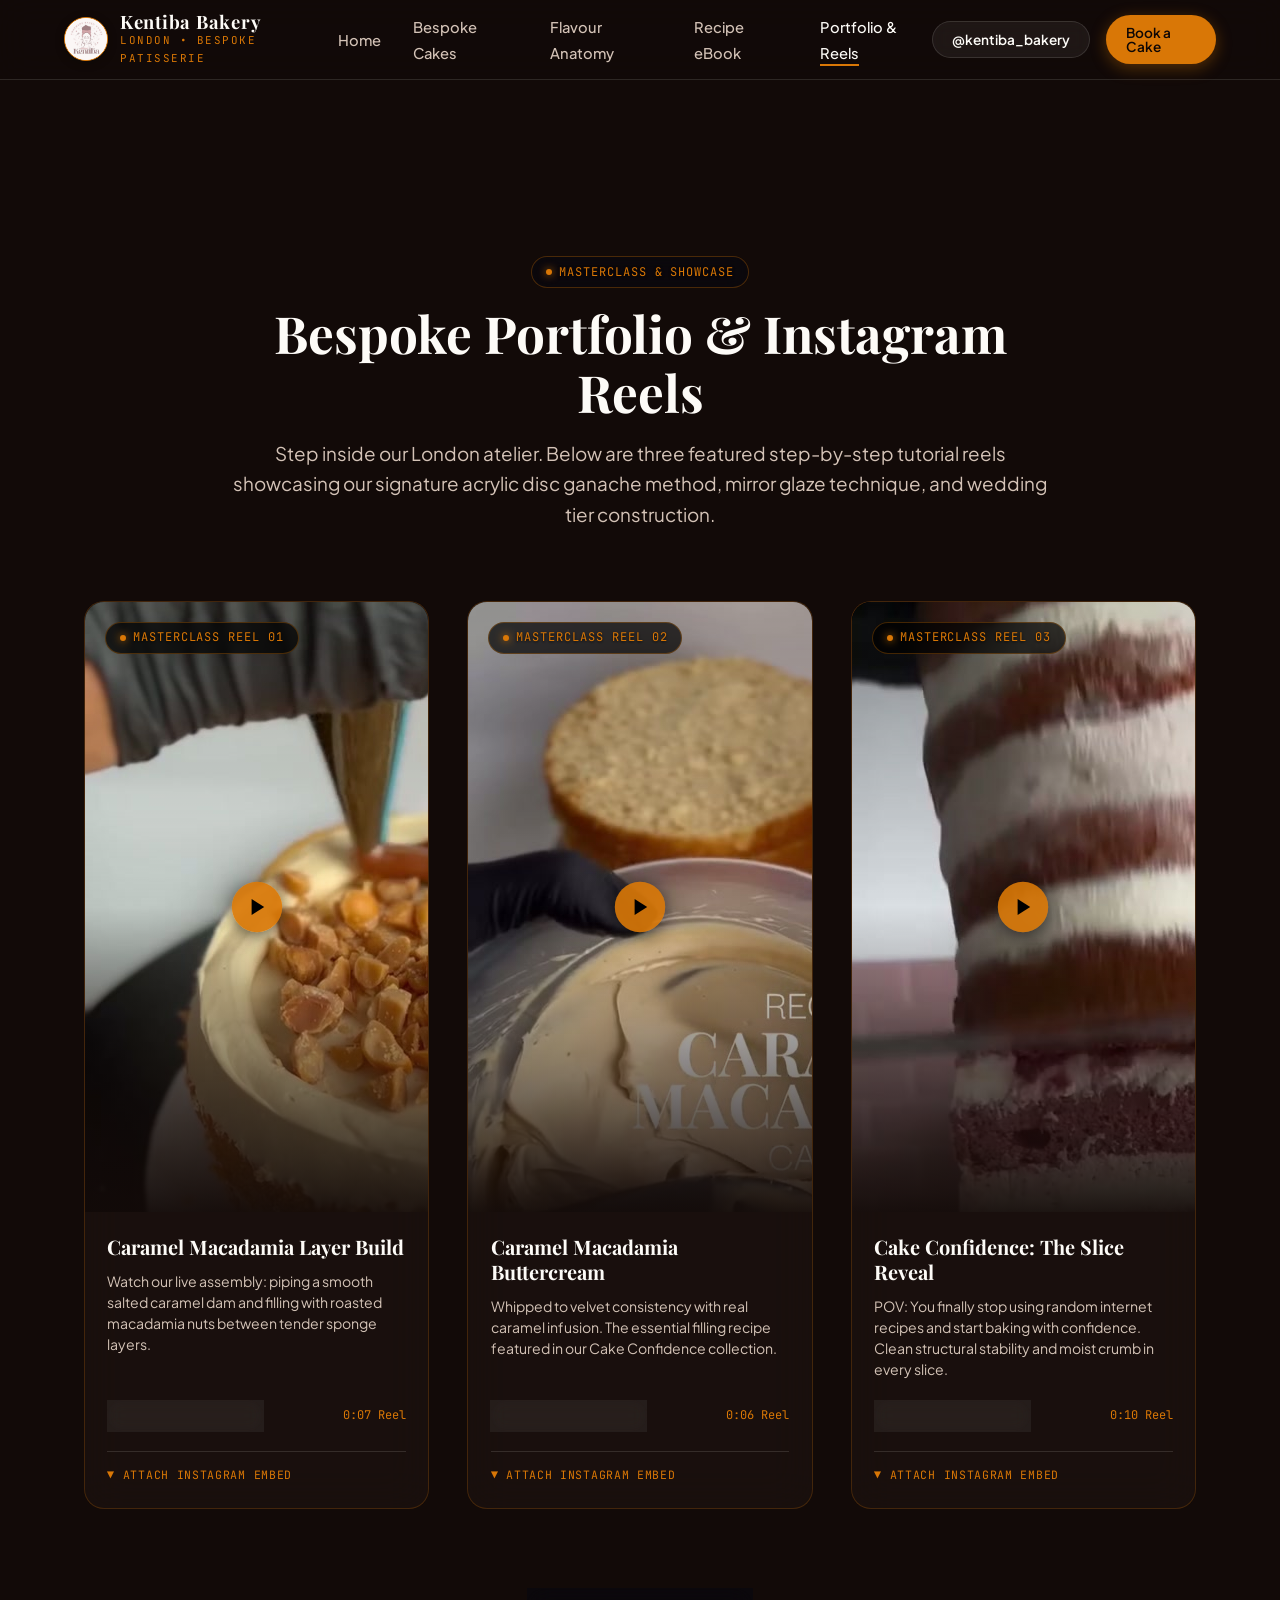
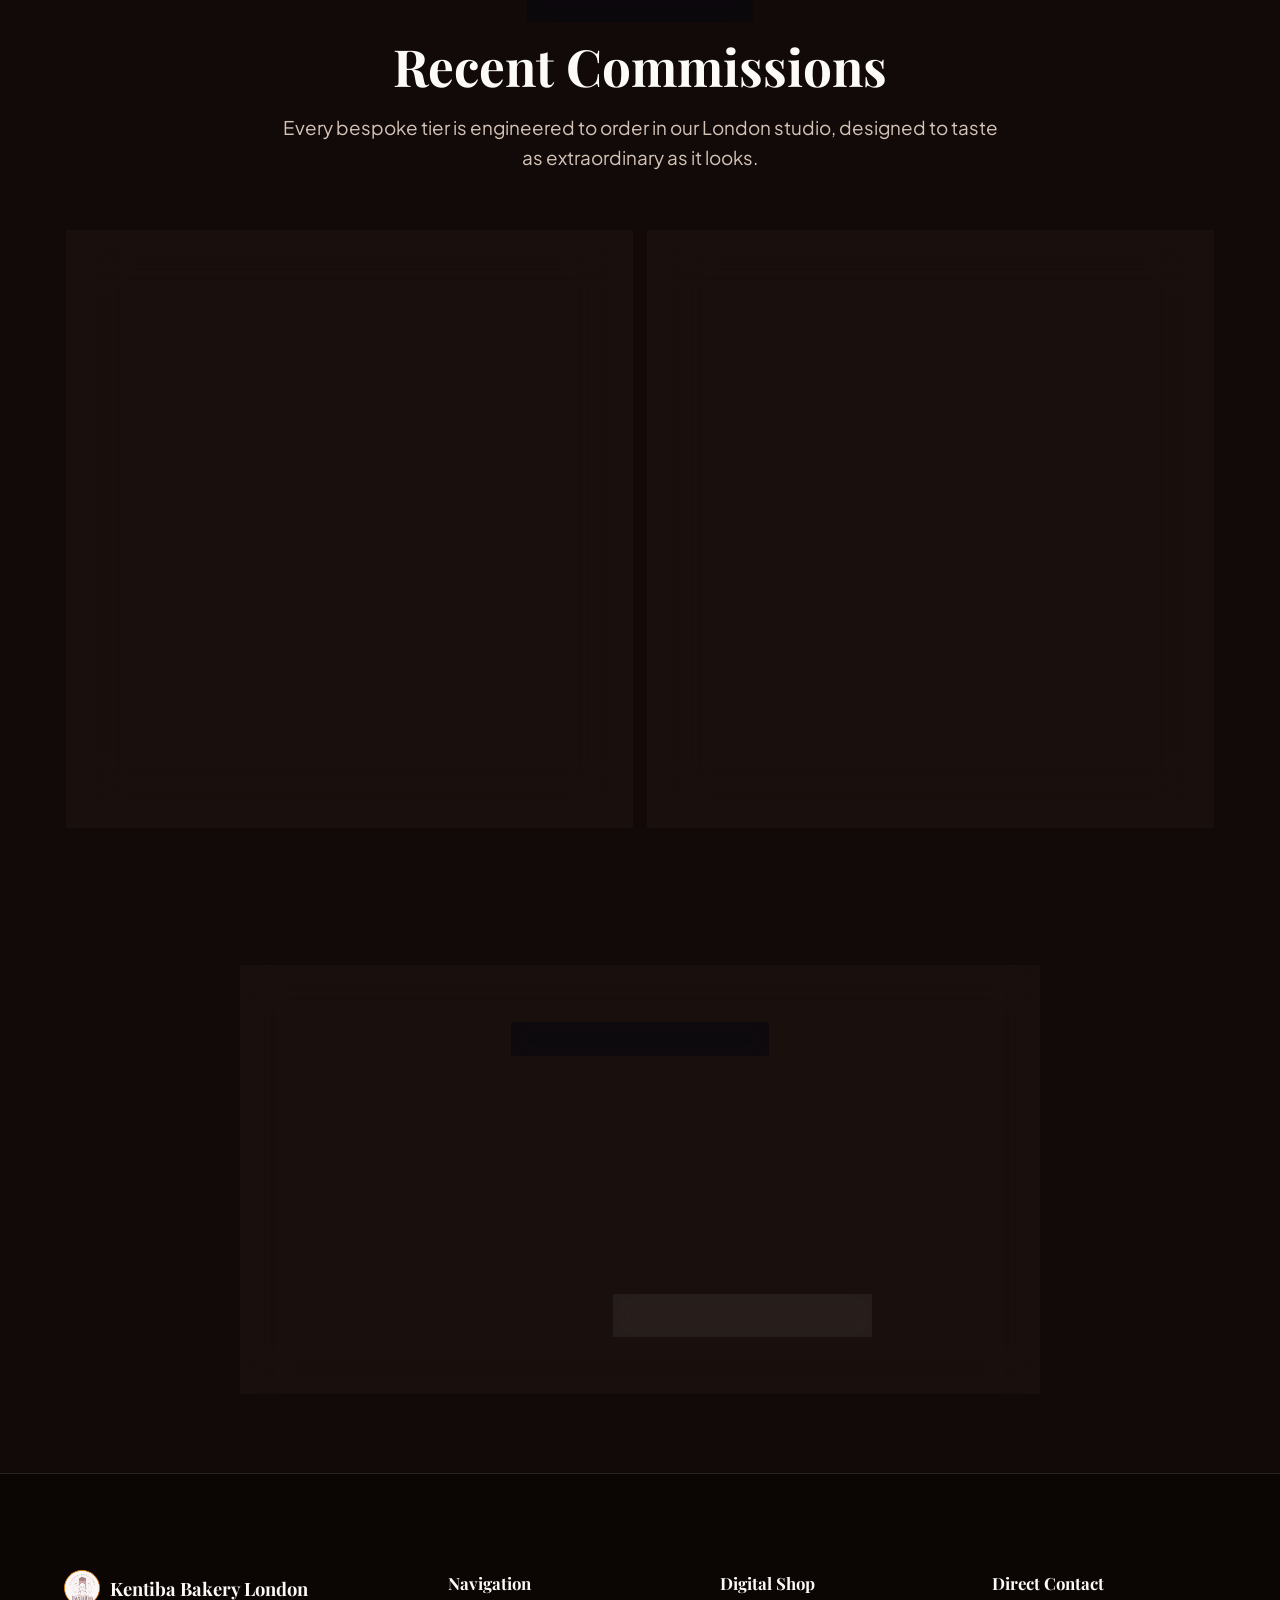
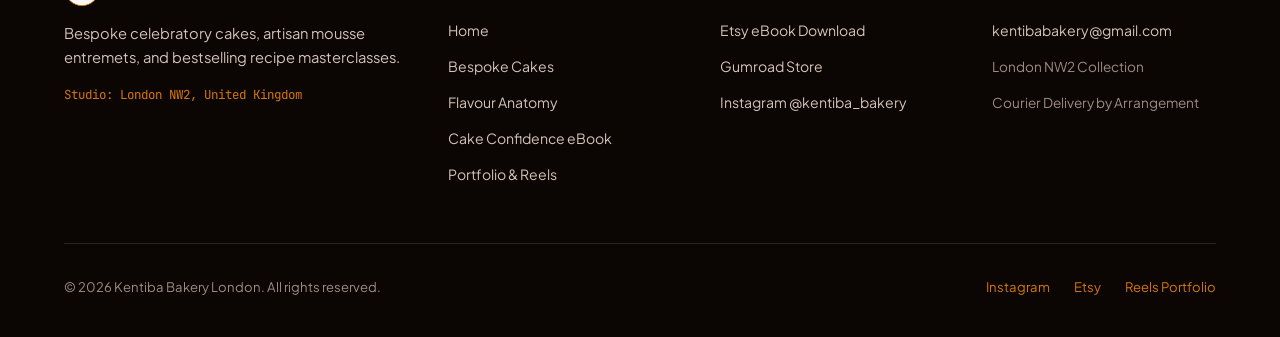
==== commit b5317a80: "first commit" ====
--- a/portfolio.html
+++ b/portfolio.html
@@ -21,7 +21,9 @@
   <link href="https://fonts.googleapis.com/css2?family=JetBrains+Mono:wght@400;500&family=Playfair+Display:ital,wght@0,500;0,600;0,700;1,600&family=Plus+Jakarta+Sans:wght@400;500;600;700&display=swap" rel="stylesheet">
 
   <!-- Favicon -->
-  <link rel="icon" type="image/svg+xml" href="data:image/svg+xml,%3Csvg xmlns='http://www.w3.org/2000/svg' viewBox='0 0 32 32'%3E%3Ccircle cx='16' cy='16' r='15' fill='%231D1310' stroke='%23D97706' stroke-width='2'/%3E%3Ctext x='16' y='21' font-family='serif' font-size='15' font-weight='bold' fill='%23D97706' text-anchor='middle'%3EKB%3C/text%3E%3C/svg%3E">
+  <link rel="icon" type="image/png" sizes="64x64" href="assets/favicon.png">
+  <link rel="icon" type="image/x-icon" href="assets/favicon.ico">
+  <link rel="apple-touch-icon" href="assets/logo.png">
 
   <!-- Stylesheet -->
   <link rel="stylesheet" href="css/style.css">
@@ -37,7 +39,7 @@
   <!-- Global Header Navigation -->
   <header class="site-nav">
     <a href="index.html" class="nav-brand" aria-label="Kentiba Bakery London Homepage">
-      <div class="brand-monogram">KB</div>
+      <img src="assets/logo.png" alt="Kentiba Bakery Logo" class="brand-logo-img" width="44" height="44">
       <div class="brand-text">
         <span class="brand-name">Kentiba Bakery</span>
         <span class="brand-location">London • Bespoke Patisserie</span>
@@ -242,7 +244,7 @@
     <div class="footer-inner">
       <div class="footer-brand">
         <div style="display: flex; align-items: center; gap: 0.6rem;">
-          <div class="brand-monogram" style="width: 32px; height: 32px; font-size: 0.95rem;">KB</div>
+          <img src="assets/logo.png" alt="Kentiba Bakery Logo" class="footer-logo-img" width="36" height="36">
           <span style="font-family: var(--font-display); font-size: 1.15rem; font-weight: 700;">Kentiba Bakery London</span>
         </div>
         <p class="footer-tagline">Bespoke celebratory cakes, artisan mousse entremets, and bestselling recipe masterclasses.</p>
--- a/css/style.css
+++ b/css/style.css
@@ -177,9 +177,33 @@
   transition: transform 0.3s var(--ease-spring), box-shadow 0.3s ease;
 }
 
-.nav-brand:hover .brand-monogram {
+.brand-logo-img {
+  width: 44px;
+  height: 44px;
+  border-radius: 50%;
+  object-fit: cover;
+  border: 1.5px solid var(--accent);
+  background: #fff;
+  box-shadow: 0 2px 10px rgba(0, 0, 0, 0.25);
+  transition: transform 0.35s var(--ease-spring), box-shadow 0.35s ease, border-color 0.35s ease;
+  display: block;
+}
+
+.footer-logo-img {
+  width: 36px;
+  height: 36px;
+  border-radius: 50%;
+  object-fit: cover;
+  border: 1.5px solid var(--accent);
+  background: #fff;
+  display: block;
+}
+
+.nav-brand:hover .brand-monogram,
+.nav-brand:hover .brand-logo-img {
   transform: rotate(6deg) scale(1.08);
-  box-shadow: var(--shadow-gold);
+  box-shadow: 0 0 16px rgba(217, 119, 6, 0.45);
+  border-color: #f59e0b;
 }
 
 .brand-text {
